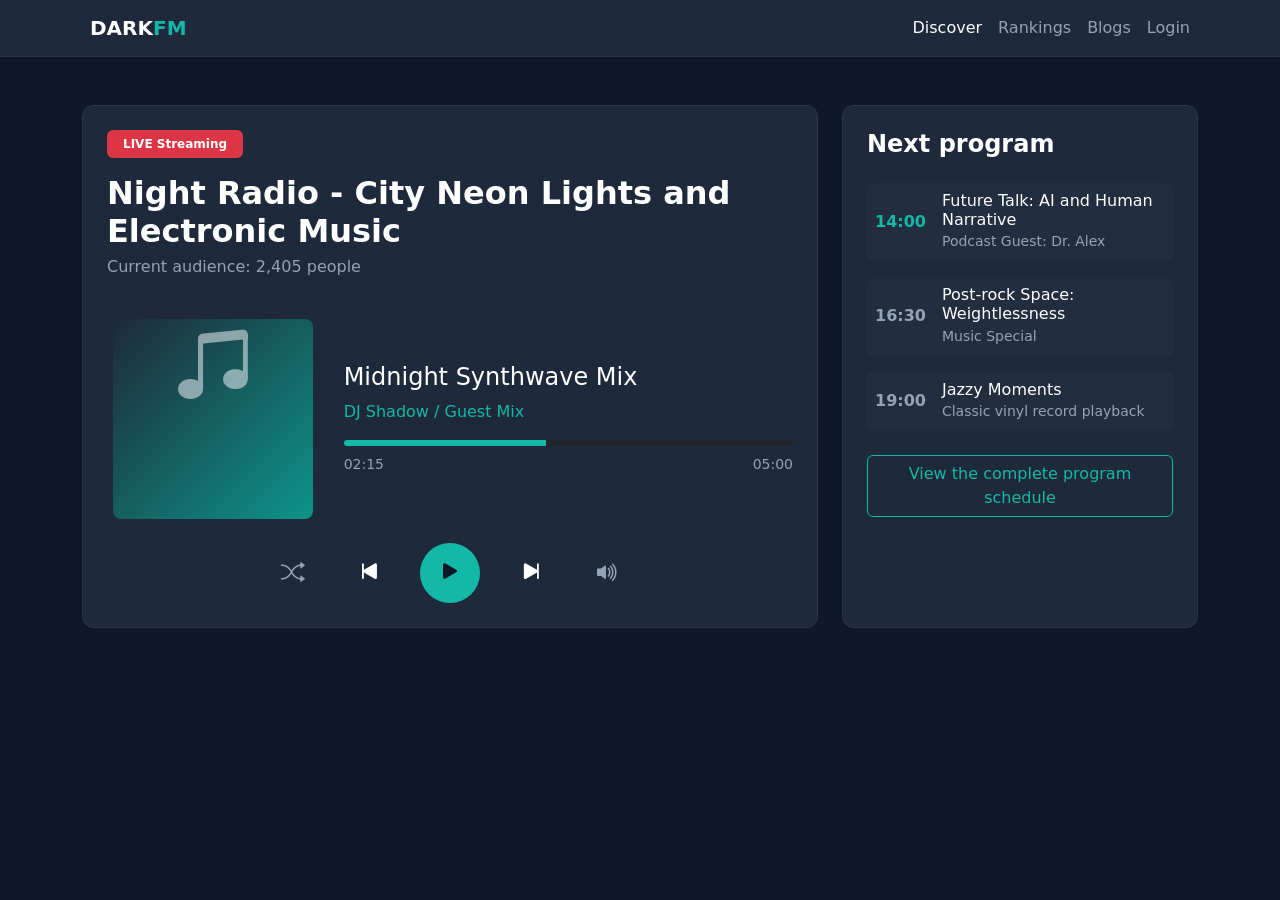
==== index.html @ c4a65d8e "Initial Commit" ====
<!DOCTYPE html>
<html lang="en">
<head>
    <meta charset="UTF-8">
    <meta name="viewport" content="width=device-width, initial-scale=1.0">
    <title>DARKFM - Radio Station</title>
    <link href="https://cdn.jsdelivr.net/npm/bootstrap@5.3.0/dist/css/bootstrap.min.css" rel="stylesheet">
    <link href="https://cdn.jsdelivr.net/npm/bootstrap-icons@1.10.5/font/bootstrap-icons.css" rel="stylesheet">
    <link rel="stylesheet" href="styles.css">
</head>
<body>
    <nav class="navbar navbar-expand-lg navbar-dark navbar-custom sticky-top">
        <div class="container">
            <a class="navbar-brand fw-bold text-white-custom" href="#">
                <i class="bi bi-radio accent-color me-2"></i>DARK<span class="accent-color">FM</span>
            </a>
            <button class="navbar-toggler" type="text-browser" data-bs-toggle="collapse" data-bs-target="#navbarNav">
                <span class="navbar-toggler-icon"></span>
            </button>
            <div class="collapse navbar-collapse" id="navbarNav">
                <ul class="navbar-nav ms-auto">
                    <li class="nav-item"><a class="nav-link active text-white-custom" href="#">Discover</a></li>
                    <li class="nav-item"><a class="nav-link text-muted-custom" href="#">Rankings</a></li>
                    <li class="nav-item"><a class="nav-link text-muted-custom" href="#">Blogs</a></li>
                    <li class="nav-item"><a class="nav-link text-muted-custom" href="#">Login</a></li>
                </ul>
            </div>
        </div>
    </nav>

    <div class="container my-5">
        <div class="row g-4">
            
            <div class="col-lg-8">
                <div class="card-custom p-4 h-100 d-flex flex-column justify-content-between">
                    <div>
                        <span class="badge bg-danger mb-3 px-3 py-2">LIVE Streaming</span>
                        <h2 class="fw-bold text-white-custom mb-1">Night Radio - City Neon Lights and Electronic Music</h2>
                        <p class="text-muted-custom">Current audience: 2,405 people</p>
                    </div>

                    <div class="row align-items-center my-4">
                        <div class="col-md-4 text-center mb-3 mb-md-0">
                            <div class="ratio ratio-1x1 bg-secondary rounded-3 d-flex align-items-center justify-content-center" style="max-width: 200px; margin: 0 auto; background: linear-gradient(135deg, #1E293B, #0D9488);">
                                <i class="bi bi-music-note-beamed display-1 text-white-custom opacity-50"></i>
                            </div>
                        </div>
                        <div class="col-md-8">
                            <h4 class="text-white-custom mb-2">Midnight Synthwave Mix</h4>
                            <p class="accent-color mb-3">DJ Shadow / Guest Mix</p>
                            
                            <div class="progress bg-dark mb-2" style="height: 6px;">
                                <div class="progress-bar progress-bar-accent" style="width: 45%"></div>
                            </div>
                            <div class="d-flex justify-content-between small text-muted-custom">
                                <span>02:15</span>
                                <span>05:00</span>
                            </div>
                        </div>
                    </div>

                    <div class="d-flex align-items-center justify-content-center gap-4">
                        <button class="btn text-muted-custom fs-4"><i class="bi bi-shuffle"></i></button>
                        <button class="btn text-white-custom fs-3"><i class="bi bi-skip-start-fill"></i></button>
                        <button class="btn btn-accent rounded-circle p-3 d-flex align-items-center justify-content-center" style="width: 60px; height: 60px;">
                            <i class="bi bi-play-fill fs-3"></i>
                        </button>
                        <button class="btn text-white-custom fs-3"><i class="bi bi-skip-end-fill"></i></button>
                        <button class="btn text-muted-custom fs-4"><i class="bi bi-volume-up-fill"></i></button>
                    </div>
                </div>
            </div>

            <div class="col-lg-4">
                <div class="card-custom p-4 h-100">
                    <h4 class="fw-bold text-white-custom mb-4">Next program</h4>
                    
                    <div class="d-flex flex-column gap-3">
                        <div class="d-flex align-items-center p-2 rounded hover-bg" style="background: rgba(255,255,255,0.02)">
                            <div class="me-3 accent-color fw-bold">14:00</div>
                            <div>
                                <h6 class="mb-0 text-white-custom">Future Talk: AI and Human Narrative</h6>
                                <small class="text-muted-custom">Podcast Guest: Dr. Alex</small>
                            </div>
                        </div>
                        <div class="d-flex align-items-center p-2 rounded" style="background: rgba(255,255,255,0.02)">
                            <div class="me-3 text-muted-custom fw-bold">16:30</div>
                            <div>
                                <h6 class="mb-0 text-white-custom">Post-rock Space: Weightlessness</h6>
                                <small class="text-muted-custom">Music Special</small>
                            </div>
                        </div>
                        <div class="d-flex align-items-center p-2 rounded" style="background: rgba(255,255,255,0.02)">
                            <div class="me-3 text-muted-custom fw-bold">19:00</div>
                            <div>
                                <h6 class="mb-0 text-white-custom">Jazzy Moments</h6>
                                <small class="text-muted-custom">Classic vinyl record playback</small>
                            </div>
                        </div>
                    </div>

                    <button class="btn btn-outline-info w-100 mt-4 text-white-custom" style="border-color: var(--accent); color: var(--accent) !important;">View the complete program schedule</button>
                </div>
            </div>

        </div>
    </div>

    <script src="https://cdn.jsdelivr.net/npm/bootstrap@5.3.0/dist/js/bootstrap.bundle.min.js"></script>
</body>
</html>
---- styles.css ----
/* color custom */
:root {
    --bg-main: #0F172A;
    --bg-surface: #1E293B;
    --accent: #14B8A6;
    --text-title: #FFFFFF;
    --text-body: #94A3B8;
}

body {
    background-color: var(--bg-main);
    color: var(--text-body);
    font-family: system-ui, -apple-system, sans-serif;
}

/* text color */
h1, h2, h3, h4, h5, h6, .text-white-custom {
    color: var(--text-title) ;
}

.text-muted-custom {
    color: var(--text-body) ;
}

/* card custom */
.card-custom {
    background-color: var(--bg-surface);
    border: 1px solid rgba(255, 255, 255, 0.05);
    border-radius: 12px;
    transition: transform 0.2s;
}
.card-custom:hover {
    transform: translateY(-5px);
}

/* accent */
.accent-color {
    color: var(--accent) ;
}

.btn-accent {
    background-color: var(--accent);
    color: #0F172A;
    font-weight: 600;
    border: none;
}
.btn-accent:hover {
    background-color: #0D9488;
    color: #FFFFFF;
}

.progress-bar-accent {
    background-color: var(--accent);
}

/* navbar */
.navbar-custom {
    background-color: var(--bg-surface);
    border-bottom: 1px solid rgba(255, 255, 255, 0.05);
}
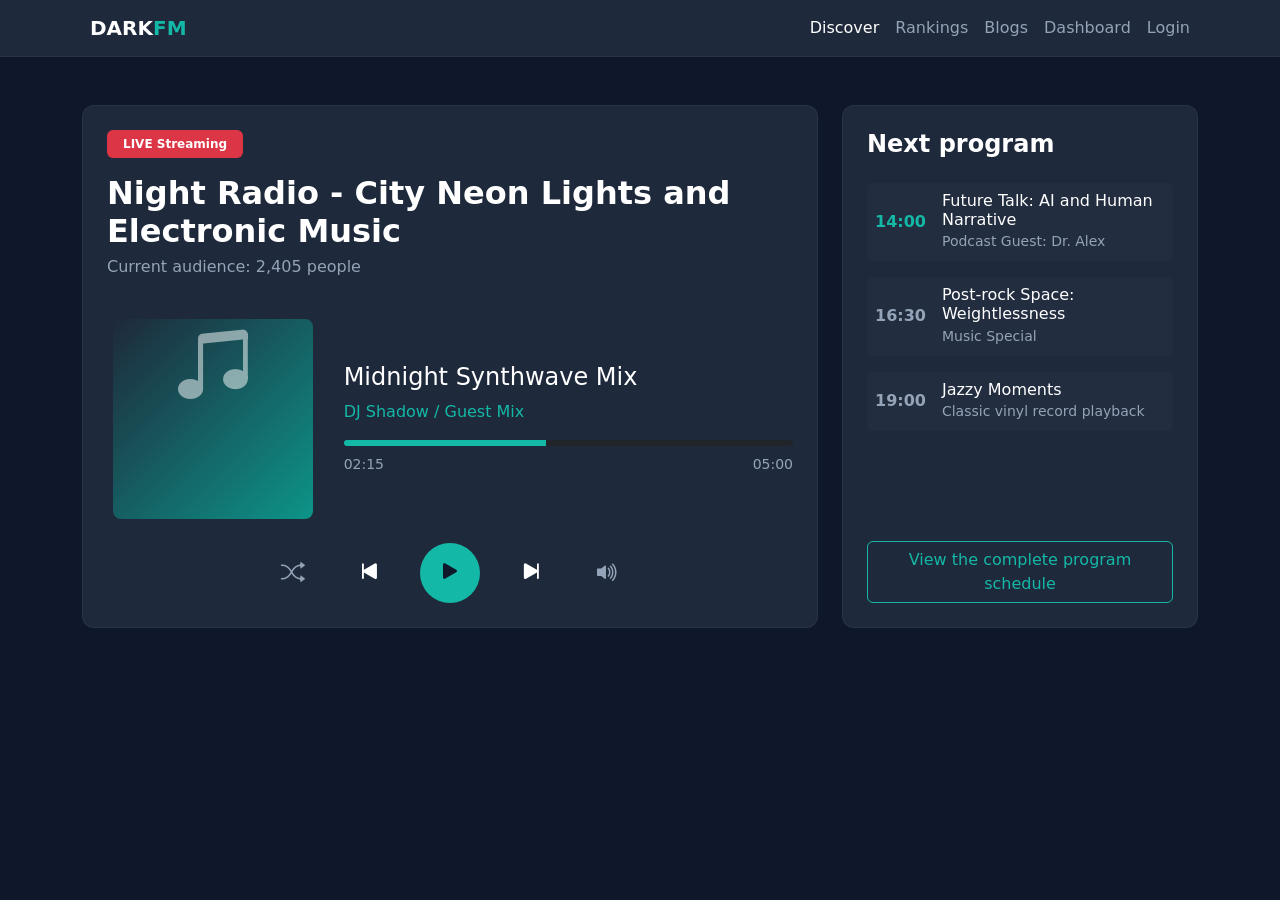
==== commit aa271787: "style: unifies the style of most front-end pages" ====
--- a/index.html
+++ b/index.html
@@ -6,7 +6,7 @@
     <title>DARKFM - Radio Station</title>
     <link href="https://cdn.jsdelivr.net/npm/bootstrap@5.3.0/dist/css/bootstrap.min.css" rel="stylesheet">
     <link href="https://cdn.jsdelivr.net/npm/bootstrap-icons@1.10.5/font/bootstrap-icons.css" rel="stylesheet">
-    <link rel="stylesheet" href="styles.css">
+    <link rel="stylesheet" href="includes/assets/css/styles.css">
 </head>
 <body>
     <nav class="navbar navbar-expand-lg navbar-dark navbar-custom sticky-top">
@@ -14,7 +14,7 @@
             <a class="navbar-brand fw-bold text-white-custom" href="#">
                 <i class="bi bi-radio accent-color me-2"></i>DARK<span class="accent-color">FM</span>
             </a>
-            <button class="navbar-toggler" type="text-browser" data-bs-toggle="collapse" data-bs-target="#navbarNav">
+            <button class="navbar-toggler" type="button" data-bs-toggle="collapse" data-bs-target="#navbarNav">
                 <span class="navbar-toggler-icon"></span>
             </button>
             <div class="collapse navbar-collapse" id="navbarNav">
@@ -22,7 +22,8 @@
                     <li class="nav-item"><a class="nav-link active text-white-custom" href="#">Discover</a></li>
                     <li class="nav-item"><a class="nav-link text-muted-custom" href="#">Rankings</a></li>
                     <li class="nav-item"><a class="nav-link text-muted-custom" href="#">Blogs</a></li>
-                    <li class="nav-item"><a class="nav-link text-muted-custom" href="#">Login</a></li>
+                    <li class="nav-item"><a class="nav-link text-muted-custom" href="dashboard.php">Dashboard</a></li>
+                    <li class="nav-item"><a class="nav-link text-muted-custom" href="actions/login.php">Login</a></li>
                 </ul>
             </div>
         </div>
@@ -30,7 +31,6 @@
 
     <div class="container my-5">
         <div class="row g-4">
-            
             <div class="col-lg-8">
                 <div class="card-custom p-4 h-100 d-flex flex-column justify-content-between">
                     <div>
@@ -38,17 +38,16 @@
                         <h2 class="fw-bold text-white-custom mb-1">Night Radio - City Neon Lights and Electronic Music</h2>
                         <p class="text-muted-custom">Current audience: 2,405 people</p>
                     </div>
-
                     <div class="row align-items-center my-4">
                         <div class="col-md-4 text-center mb-3 mb-md-0">
-                            <div class="ratio ratio-1x1 bg-secondary rounded-3 d-flex align-items-center justify-content-center" style="max-width: 200px; margin: 0 auto; background: linear-gradient(135deg, #1E293B, #0D9488);">
+                            <div class="ratio ratio-1x1 bg-secondary rounded-3 d-flex align-items-center justify-content-center"
+                                 style="max-width: 200px; margin: 0 auto; background: linear-gradient(135deg, #1E293B, #0D9488);">
                                 <i class="bi bi-music-note-beamed display-1 text-white-custom opacity-50"></i>
                             </div>
                         </div>
                         <div class="col-md-8">
                             <h4 class="text-white-custom mb-2">Midnight Synthwave Mix</h4>
                             <p class="accent-color mb-3">DJ Shadow / Guest Mix</p>
-                            
                             <div class="progress bg-dark mb-2" style="height: 6px;">
                                 <div class="progress-bar progress-bar-accent" style="width: 45%"></div>
                             </div>
@@ -58,7 +57,6 @@
                             </div>
                         </div>
                     </div>
-
                     <div class="d-flex align-items-center justify-content-center gap-4">
                         <button class="btn text-muted-custom fs-4"><i class="bi bi-shuffle"></i></button>
                         <button class="btn text-white-custom fs-3"><i class="bi bi-skip-start-fill"></i></button>
@@ -72,37 +70,39 @@
             </div>
 
             <div class="col-lg-4">
-                <div class="card-custom p-4 h-100">
-                    <h4 class="fw-bold text-white-custom mb-4">Next program</h4>
-                    
-                    <div class="d-flex flex-column gap-3">
-                        <div class="d-flex align-items-center p-2 rounded hover-bg" style="background: rgba(255,255,255,0.02)">
-                            <div class="me-3 accent-color fw-bold">14:00</div>
-                            <div>
-                                <h6 class="mb-0 text-white-custom">Future Talk: AI and Human Narrative</h6>
-                                <small class="text-muted-custom">Podcast Guest: Dr. Alex</small>
+                <div class="card-custom p-4 h-100 d-flex flex-column justify-content-between">
+                    <div>
+                        <h4 class="fw-bold text-white-custom mb-4">Next program</h4>
+                        <div class="d-flex flex-column gap-3" id="next-programs">
+                            <div class="d-flex align-items-center p-2 rounded hover-bg" style="background: rgba(255,255,255,0.02)">
+                                <div class="me-3 accent-color fw-bold">14:00</div>
+                                <div>
+                                    <h6 class="mb-0 text-white-custom">Future Talk: AI and Human Narrative</h6>
+                                    <small class="text-muted-custom">Podcast Guest: Dr. Alex</small>
+                                </div>
                             </div>
-                        </div>
-                        <div class="d-flex align-items-center p-2 rounded" style="background: rgba(255,255,255,0.02)">
-                            <div class="me-3 text-muted-custom fw-bold">16:30</div>
-                            <div>
-                                <h6 class="mb-0 text-white-custom">Post-rock Space: Weightlessness</h6>
-                                <small class="text-muted-custom">Music Special</small>
+                            <div class="d-flex align-items-center p-2 rounded" style="background: rgba(255,255,255,0.02)">
+                                <div class="me-3 text-muted-custom fw-bold">16:30</div>
+                                <div>
+                                    <h6 class="mb-0 text-white-custom">Post-rock Space: Weightlessness</h6>
+                                    <small class="text-muted-custom">Music Special</small>
+                                </div>
                             </div>
-                        </div>
-                        <div class="d-flex align-items-center p-2 rounded" style="background: rgba(255,255,255,0.02)">
-                            <div class="me-3 text-muted-custom fw-bold">19:00</div>
-                            <div>
-                                <h6 class="mb-0 text-white-custom">Jazzy Moments</h6>
-                                <small class="text-muted-custom">Classic vinyl record playback</small>
+                            <div class="d-flex align-items-center p-2 rounded" style="background: rgba(255,255,255,0.02)">
+                                <div class="me-3 text-muted-custom fw-bold">19:00</div>
+                                <div>
+                                    <h6 class="mb-0 text-white-custom">Jazzy Moments</h6>
+                                    <small class="text-muted-custom">Classic vinyl record playback</small>
+                                </div>
                             </div>
                         </div>
                     </div>
-
-                    <button class="btn btn-outline-info w-100 mt-4 text-white-custom" style="border-color: var(--accent); color: var(--accent) !important;">View the complete program schedule</button>
+                    <a href="manage-schedule.php" class="btn btn-outline-info w-100 mt-4 text-white-custom"
+                       style="border-color: var(--accent); color: var(--accent); background: transparent;">
+                        View the complete program schedule
+                    </a>
                 </div>
             </div>
-
         </div>
     </div>
 
--- a/includes/assets/css/styles.css
+++ b/includes/assets/css/styles.css
@@ -0,0 +1,81 @@
+/* color custom */
+:root {
+    --bg-main: #0F172A;
+    --bg-surface: #1E293B;
+    --accent: #14B8A6;
+    --text-title: #FFFFFF;
+    --text-body: #94A3B8;
+}
+
+body {
+    background-color: var(--bg-main);
+    color: var(--text-body);
+    font-family: system-ui, -apple-system, sans-serif;
+}
+
+/* text color */
+h1, h2, h3, h4, h5, h6, .text-white-custom {
+    color: var(--text-title) ;
+}
+
+.text-muted-custom {
+    color: var(--text-body) ;
+}
+
+/* card custom */
+.card-custom {
+    background-color: var(--bg-surface);
+    border: 1px solid rgba(255, 255, 255, 0.05);
+    border-radius: 12px;
+    transition: transform 0.2s;
+}
+.card-custom:hover {
+    transform: translateY(-5px);
+}
+
+/* accent */
+.accent-color {
+    color: var(--accent) ;
+}
+
+.btn-accent {
+    background-color: var(--accent);
+    color: #0F172A;
+    font-weight: 600;
+    border: none;
+}
+.btn-accent:hover {
+    background-color: #0D9488;
+    color: #FFFFFF;
+}
+
+.progress-bar-accent {
+    background-color: var(--accent);
+}
+
+/* navbar */
+.navbar-custom {
+    background-color: var(--bg-surface);
+    border-bottom: 1px solid rgba(255, 255, 255, 0.05);
+}
+
+.bg-grey {
+    background: rgba(255,255,255,0.02);
+}
+/* Hosts & Tables Custom */
+.card-dark { 
+    background-color: var(--bg-surface); 
+    border: 1px solid rgba(255, 255, 255, 0.05); 
+}
+.table-dark-custom { 
+    color: var(--text-title); 
+    border-color: rgba(255, 255, 255, 0.05); 
+}
+.table-dark-custom th { 
+    color: var(--accent); 
+    border-bottom: 2px solid rgba(255, 255, 255, 0.05); 
+}
+.table-dark-custom td { 
+    border-bottom: 1px solid rgba(255, 255, 255, 0.05); 
+    vertical-align: middle; 
+}
